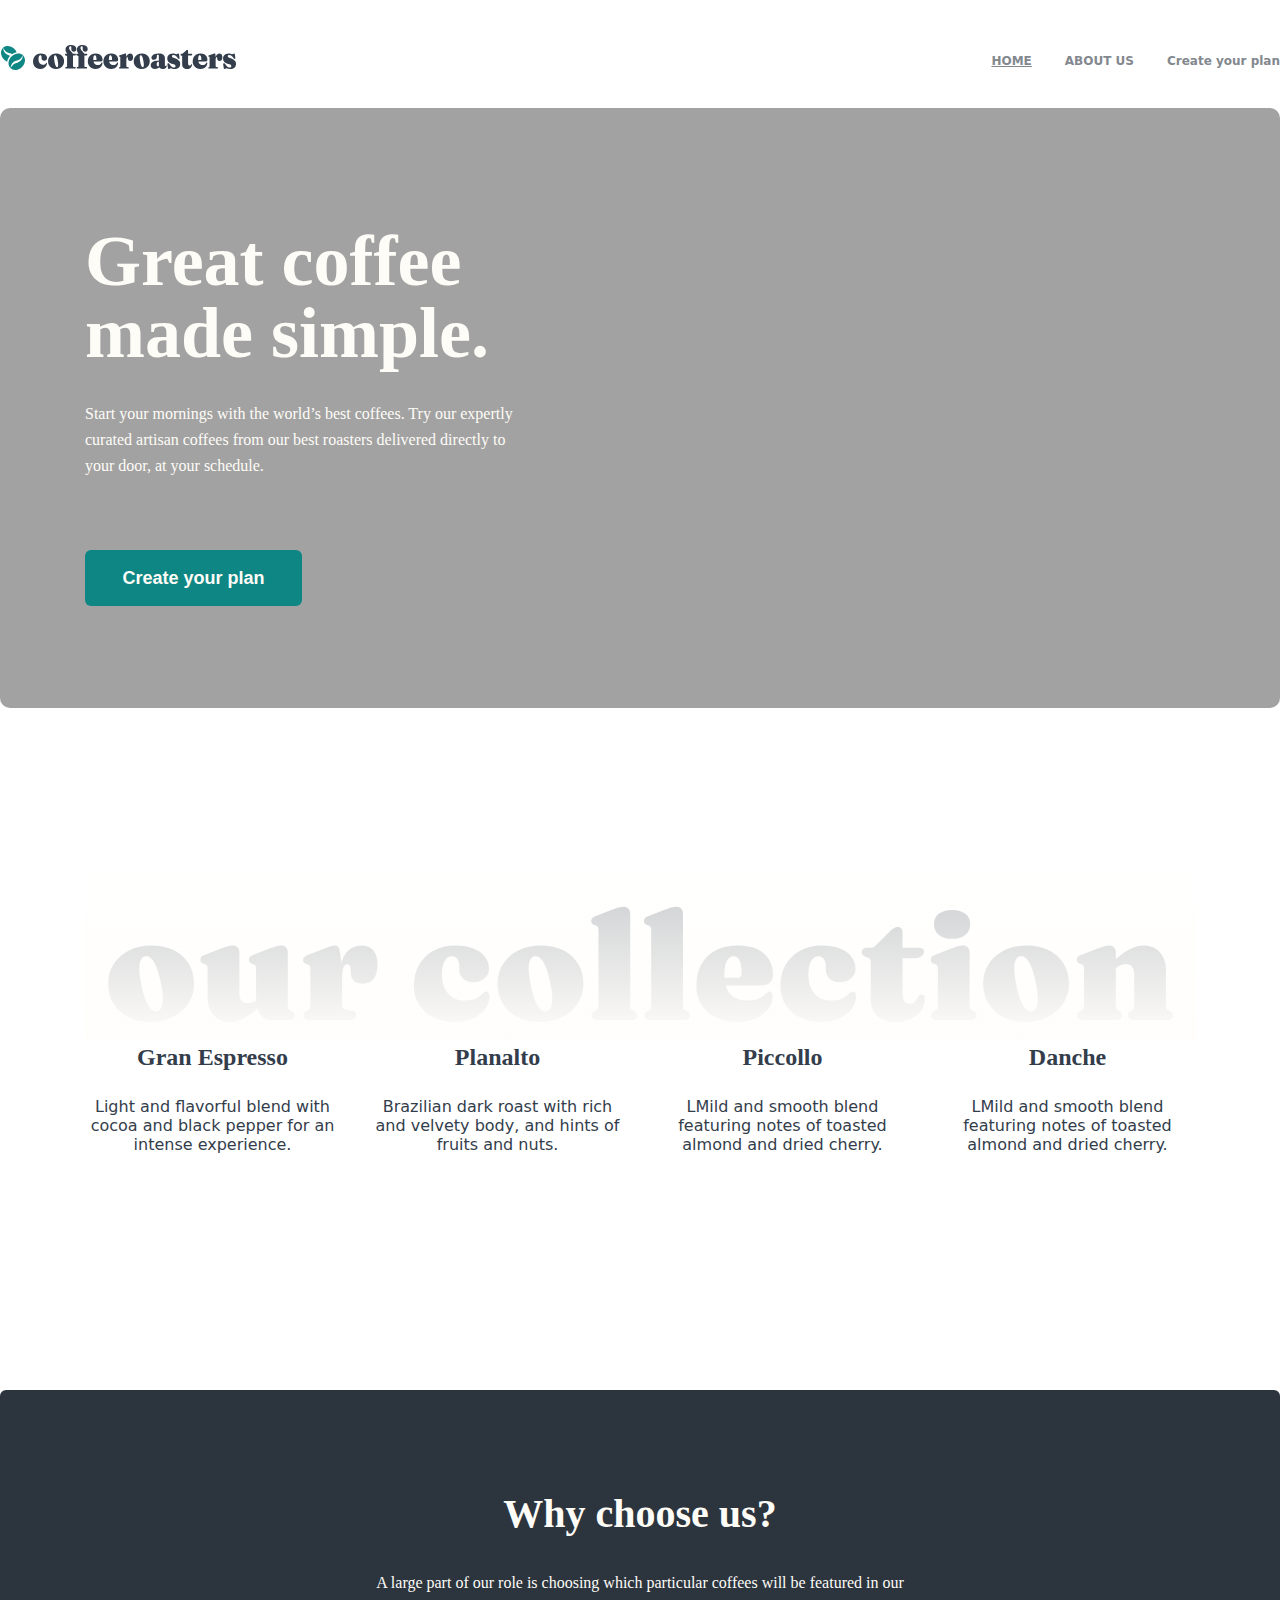
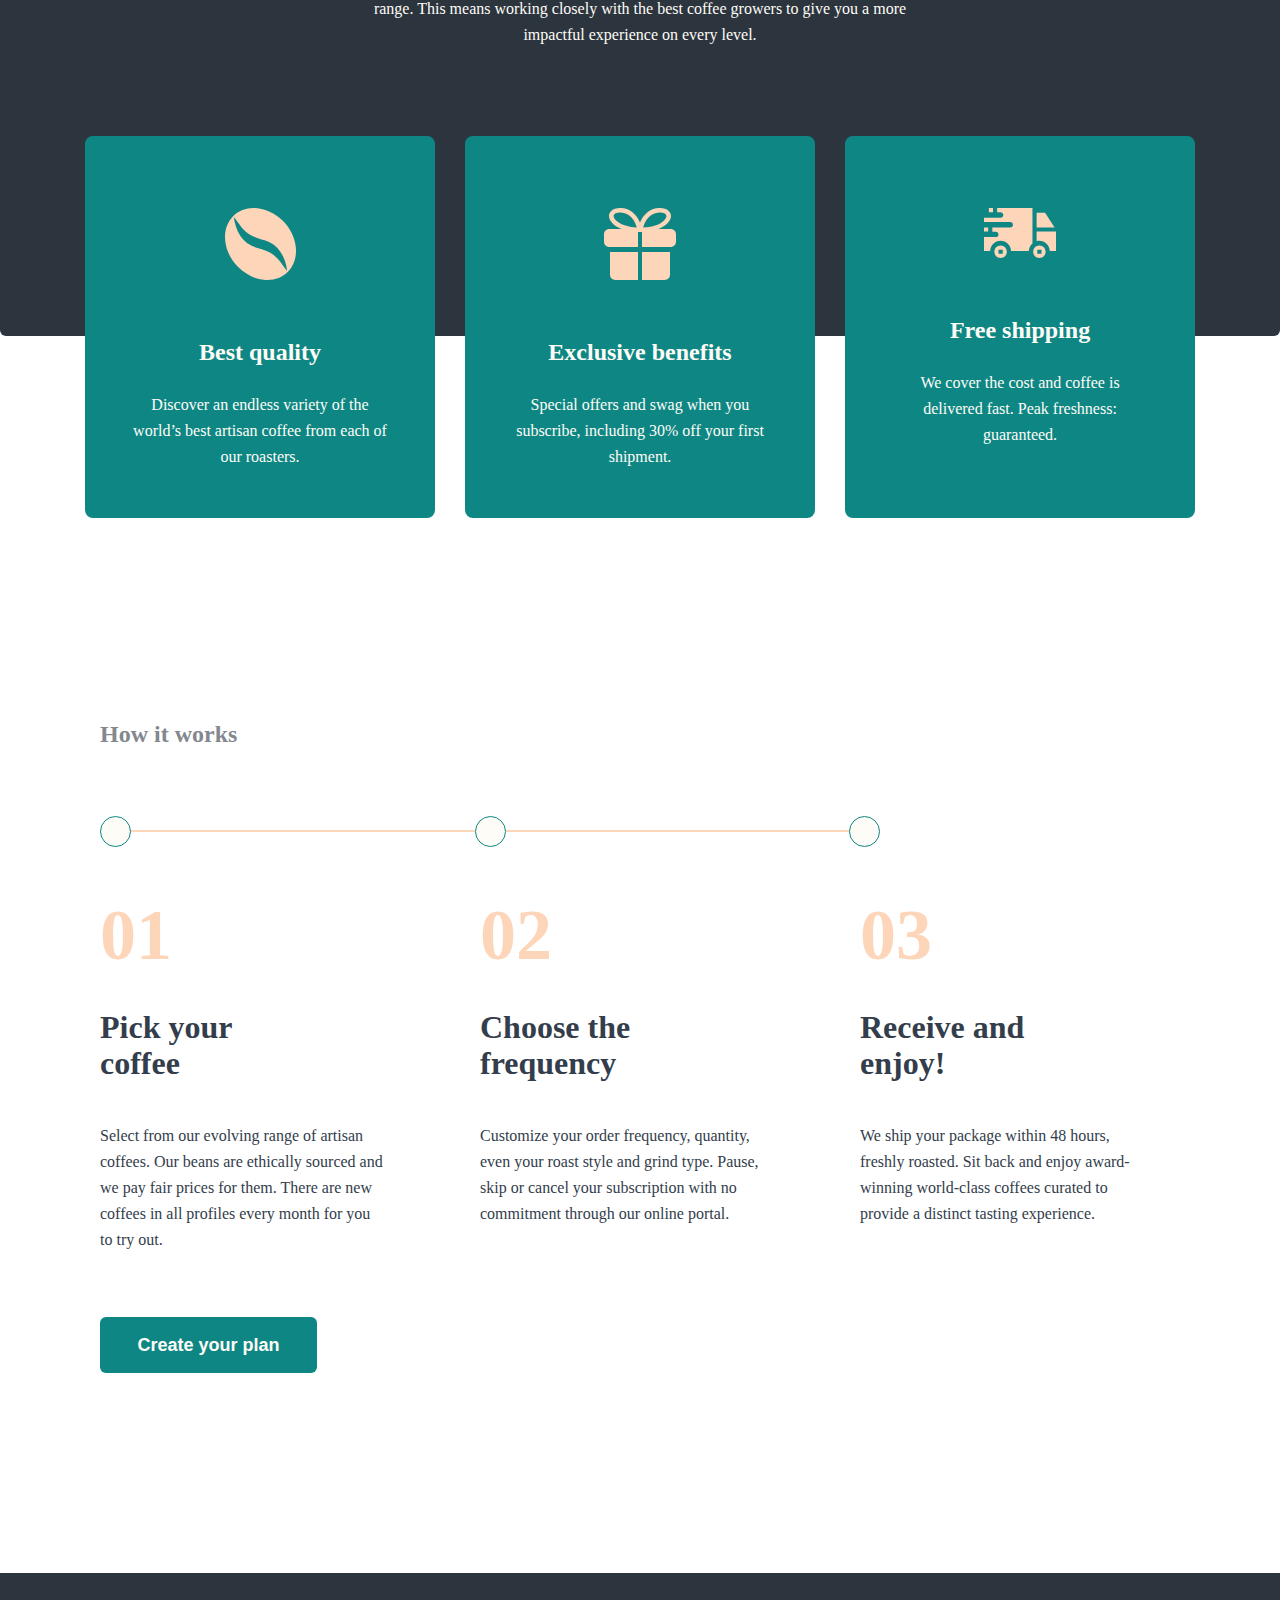
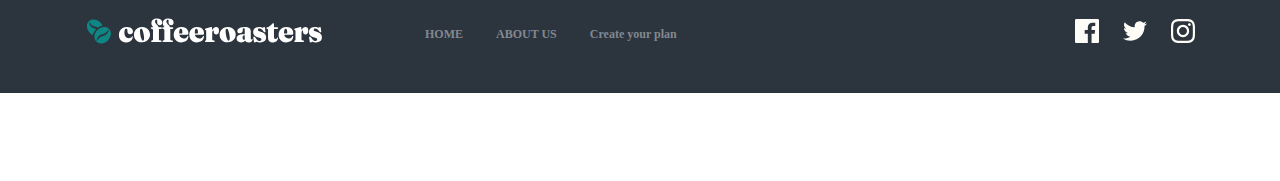
==== index.html @ 13b47167 "cofe-full" ====
<!DOCTYPE html>
<html lang="en">
  <head>
    <meta charset="UTF-8" />
    <meta http-equiv="X-UA-Compatible" content="IE=edge" />
    <meta name="viewport" content="width=device-width, initial-scale=1.0" />
    <title>Document</title>
    <link rel="stylesheet" href="1-page/css/style.css" />
  </head>
  <body>
    <header class="header">
      <div class="container">
        <div class="header-section">
          <a href="#" class="href-logo"
            ><img class="header-logo-img" src="1-page/img/logo.svg" alt=""
          /></a>

          <nav class="nav-bar">
            <ul class="nav-ul">
              <li class="nav-ul-li"><a href="#" class="li-href under">HOME</a></li>
              <li class="nav-ul-li">
                <a href="second.html" class="li-href">ABOUT US</a>
              </li>
              <li class="nav-ul-li">
                <a href="third.html" class="li-href">Create your plan</a>
              </li>
            </ul>
          </nav>
        </div>
        <section class="section">
          <div class="hero-section">
            <h1 class="hero-title">Great coffee made simple.</h1>
            <p class="hero-text">
              Start your mornings with the world’s best coffees. Try our
              expertly curated artisan coffees from our best roasters delivered
              directly to your door, at your schedule.
            </p>
            <a href="#" class="hero-href"
              ><button class="hero-button">Create your plan</button></a
            >
          </div>
        </section>
      </div>
    </header>

    <main class="main">
        <section class="section">
      <div class="container">



        <div class="services">
          <div class="services-abs"></div>
          <div class="services-cards">
            <div class="services-card">
              <img src="1-page/img/tovar-1.svg" alt="" class="card-img" />
              <h2 class="services-title">Gran Espresso</h2>
              <p class="services-text">
                Light and flavorful blend with cocoa and black pepper for an
                intense experience.
              </p>
            </div>
            <div class="services-card">
              <img src="1-page/img/tovar-2.svg" alt="" class="card-img" />
              <h2 class="services-title">Planalto</h2>
              <p class="services-text">
                Brazilian dark roast with rich and velvety body, and hints of
                fruits and nuts.
              </p>
            </div>
            <div class="services-card">
              <img src="1-page/img/tovar-3.svg" alt="" class="card-img" />
              <h2 class="services-title">Piccollo</h2>
              <p class="services-text">
                LMild and smooth blend featuring notes of toasted almond and
                dried cherry.
              </p>
            </div>
            <div class="services-card">
              <img src="1-page/img/tovar-4.svg" alt="" class="card-img" />
              <h2 class="services-title">Danche</h2>
              <p class="services-text">
                LMild and smooth blend featuring notes of toasted almond and
                dried cherry.
              </p>
            </div>
          </div>
        </div>
      </div>
    </section>

    <section class="section">
        <div class="container">
            <div class="about">
                <div class="about-dark">
                    <h2 class="dark-title">Why choose us?</h2>
                    <p class="dark-text">A large part of our role is choosing which particular coffees will be featured 
                        in our range. This means working closely with the best coffee growers to give 
                        you a more impactful experience on every level.</p>
                </div>
                <div class="about-cards">
                    <div class="about-card">
                        <img src="1-page/img/aboutcard.svg" alt="" class="about-card-img">
                        <h3 class="about-card-title">Best quality</h3>
                        <p class="about-card-text">Discover an endless variety of the world’s best artisan coffee from each of our roasters.</p>
                    </div>
                    <div class="about-card">
                        <img src="1-page/img/aboutcard1.svg" alt="" class="about-card-img">
                        <h3 class="about-card-title">Exclusive benefits</h3>
                        <p class="about-card-text">Special offers and swag when you subscribe, including 30% off your first shipment.</p>
                    </div>
                    <div class="about-card">
                        <img src="1-page/img/aboutcard3.svg" alt="" class="about-card-img">
                        <h3 class="about-card-title">Free shipping</h3>
                        <p class="about-card-text">We cover the cost and coffee is delivered fast. Peak freshness: guaranteed.</p>
                    </div>
                </div>
            </div>
        </div>
    </section>

<section class="section">
    <div class="container">
        <div class="info-section">
            <h3 class="info-section-title">How it works</h3>

            <div class="info-line">
              <div class="line"></div>
              <div class="line"></div>
              <div class="line"></div>

            </div>

            <div class="info-cards">
              <div class="info-card">
                <h2 class="info-number">01</h2>
                <h3 class="info-card-title">
                  Pick your <br>
coffee
                </h3>
                <p class="info-card-text">Select from our evolving range of artisan coffees. Our beans are ethically sourced and we pay fair prices for them. There are new coffees in all profiles every month for you to try out.</p>
                <a href="#" class="info-href"><button class="info-button">Create your plan</button></a>
              </div>
              <div class="info-card">
                <h2 class="info-number">02</h2>
                <h3 class="info-card-title">
                  Choose the frequency
                </h3>
                <p class="info-card-text">Customize your order frequency, quantity, even your roast style and grind type. Pause, skip or cancel your subscription with no commitment through our online portal.</p>
              </div>
              <div class="info-card">
                <h2 class="info-number">03</h2>
                <h3 class="info-card-title">
                  Receive and enjoy!
                </h3>
                <p class="info-card-text">We ship your package within 48 hours, freshly roasted. Sit back and enjoy award-winning world-class coffees curated to provide a distinct tasting experience.</p>
              </div>
            </div>
        </div>
    </div>
</section>

    </main>


    <footer class="footer">
      <div class="container">
        <div class="footer-section">
          <div class="logo-footer">
<a href="#" class="footer-href"><img src="1-page/img/footer-logo.svg" alt="" class="footer-logo"></a>
<nav class="nav-footer">
  <ul class="footer-ul">
    <li class="footer-ul-li">
      <a href="#" class="footer-ul-li-href">HOME</a>
    </li>
    <li class="footer-ul-li">
      <a href="#" class="footer-ul-li-href">ABOUT US</a>
    </li>
    <li class="footer-ul-li">
      <a href="#" class="footer-ul-li-href">Create your plan</a>
    </li>
  </ul>
</nav>
          </div>
          <div class="footer-icons">
            <a href="#" class="icons-href"><img src="1-page/img/facebook.svg" alt="" class="icons-img"></a>
            <a href="#" class="icons-href"><img src="1-page/img/twit.svg" alt="" class="icons-img"></a>
            <a href="#" class="icons-href"><img src="1-page/img/intsa.svg" alt="" class="icons-img"></a>

          </div>
        </div>
      </div>
    </footer>
  </body>
</html>
---- 1-page/css/style.css ----
* {
  margin: 0;
  padding: 0;
  box-sizing: border-box;
}
a {
  text-decoration: none;
}
.container {
  width: 1280px;
  margin: 0px auto;
}
.header-section {
  display: flex;
  justify-content: space-between;
  align-items: center;
  margin-top: 44px;
}
.nav-ul {
  display: flex;
  align-items: center;
  justify-content: center;
  gap: 33px;
}
.nav-ul-li {
  list-style: none;
}
.li-href {
  font-size: 12px;
  line-height: 15px;
  color: #83888f;
  font-style: bold;
  font-weight: 700;
  font-family: system-ui, -apple-system, BlinkMacSystemFont, "Segoe UI", Roboto,
    Oxygen, Ubuntu, Cantarell, "Open Sans", "Helvetica Neue", sans-serif;
}
.hero-section {
  width: 1280px;
  height: 600px;
  background-color: #a2a2a2;
  margin-top: 33px;
  border-radius: 10px;
  padding-top: 117px;
  padding-left: 85px;
  -webkit-border-radius: 10px;
  -moz-border-radius: 10px;
  -ms-border-radius: 10px;
  -o-border-radius: 10px;
}
.hero-title {
  color: #fefcf7;
  font-size: 72px;
  font-weight: 900;
  width: 493px;
  font-family: fraunces;
  line-height: 72px;
  font-style: black;
  text-align: left;
}
.hero-text {
  line-height: 26px;
  font-size: 16px;
  width: 445px;
  color: #fefcf7;
  font-weight: 400;
  font-family: Barlow;
  font-style: Regular;
  margin-top: 32px;
}
.hero-button {
  margin-top: 71px;
  width: 217px;
  height: 56px;
  border-radius: 6px;
  -webkit-border-radius: 6px;
  -moz-border-radius: 6px;
  -ms-border-radius: 6px;
  -o-border-radius: 6px;
  background-color: #0e8784;
  border: none;
  color: #fefcf7;
  font-weight: 900;
  font-size: 18px;
  line-height: 25px;
  text-align: center;
}
.services {
  display: flex;
  flex-direction: column;
  justify-content: center;
  align-items: center;
}
/* .services-img{
    position: absolute;
    margin-top: 336px;
} */
.services-abs {
  background-image: url(./img/our-c.svg);
  margin-top: 136px;

  width: 1111px;
  height: 196px;
}
.services-cards {
  width: 1111px;
  display: flex;
  align-items: center;
  justify-content: center;
  margin-top: -70px;
  gap: 30px;
}
.services-card {
  width: 255px;
  display: flex;
  flex-direction: column;
  align-items: center;
  justify-content: center;
}
.services-title {
  margin-top: 71px;
  color: #333d4b;
  font-size: 24px;
  font-weight: 900;
  line-height: 32px;
}
.services-text {
  margin-top: 24px;
  text-align: center;
  font-size: 16px;
  font-weight: 400;
  color: #333d4b;
  font-family: system-ui, -apple-system, BlinkMacSystemFont, "Segoe UI", Roboto,
    Oxygen, Ubuntu, Cantarell, "Open Sans", "Helvetica Neue", sans-serif;
  font-style: regular;
  width: 255px;
}
.about {
  width: 1280px;
  height: 728px;
display: flex;
flex-direction: column;
justify-content: center;
  margin-top:236px;
}
.about-dark {
  height: 577px;
  width: 1280px;
  border-radius: 6px;
  display: flex;
  flex-direction: column;
  align-items: center;
  justify-content: flex-start;
  -webkit-border-radius: 6px;
  -moz-border-radius: 6px;
  -ms-border-radius: 6px;
  -o-border-radius: 6px;
  background-color: #2c343e;
  padding-top: 100px;
}
.dark-title {
  text-align: center;
  font-size: 40px;
  font-weight: 900;
  color: #fefcf7;
  line-height: 48px;
}
.dark-text {
  text-align: center;
  margin-top: 32px;
  width: 540px;
  font-size: 16px;
  line-height: 26px;
  color: #fefcf7;
  font-weight: 400;
}
.about-card{
    width: 350px;
    height: 382px;
    background-color: #0E8784;
    margin-top: -200px;
    border-radius: 8px;
    padding-top: 72px;
    display: flex;
    flex-direction: column;
    justify-content: flex-start;
    align-items: center;

    -webkit-border-radius: 8px;
    -moz-border-radius: 8px;
    -ms-border-radius: 8px;
    -o-border-radius: 8px;
}
.about-cards{
    display: flex;
    align-items: center;
    justify-content: center;
    gap: 30px;
}
.about-card-title{
    font-weight: 900;
    font-size: 24px;
    line-height: 32px;
    color: #fefcf7;
    margin-top: 56px;
}
.about-card-text{
    width: 255px;
    color: #fefcf7;
    font-weight: 400;
    font-size: 16px;
    line-height: 26px;
    text-align: center;
    margin-top: 24px;
}
.info-section{
margin-top: 200px;
}
.info-section-title{
font-size: 24px;
font-weight: 900;
line-height: 32px;
color: #83888F;
padding-left: 100px;
}
.info-line{
width: 780px;
height: 2px;
background-color: #FDD6BA;
display: flex;
align-items: center;
justify-content: space-between;
margin-top: 80px;
margin-left: 100px;
}
.line{
   width: 31px;
    height: 31px;
    border: 1px solid #0E8784;
     border-radius:100% ;
   -webkit-border-radius:100% ;
    -moz-border-radius:100% ;
   background-color: #fefcf7;
   -ms-border-radius:100% ; -o-border-radius:100% ;

}
.info-cards{
  margin-top: 67px;
  display: flex;
  align-items: flex-start;
  justify-content: flex-start;
  padding-left: 100px;
  gap: 95px;
}
.info-card{
  width: 285px;

}
.info-number{
  color: #FDD6BA;
  font-size: 72px;
  font-weight: 900;
  line-height: 72px;

}
.info-card-title{
  margin-top: 38px;
  font-size: 32px;
  width: 255px;
  line-height: 36px;
  color: #333D4B;
    font-weight: 900;
}
.info-card-text{
font-size: 16px;
font-weight: 400;
line-height: 26px;
color: #333D4B;
margin-top: 42px ;
text-align: left;
}
.info-button{
  margin-top: 64px;
  width: 217px;
  height: 56px;
  background-color:  #0e8784;
  border-radius: 6px;
  font-size: 18px;
  font-weight: 900;
  color: #FEFCF7;
  -webkit-border-radius: 6px;
  -moz-border-radius: 6px;
  -ms-border-radius: 6px;
  -o-border-radius: 6px;
  border: none;
}
.footer-section{
  margin-top: 200px;
  margin-bottom: 88px;
  width: 1280px;
  height: 120px;
  background-color: #2C343E;
  padding-left: 86px;
  padding-right: 85px;
  display: flex;
  align-items: center;
  justify-content: space-between;
}
.logo-footer{
  display: flex;
  align-items: center;
  gap: 103px;
}
.footer-ul{
  display: flex;
  align-items: center;
  gap: 33px;
}
.footer-ul-li{
  list-style: none;
}
.footer-ul-li-href{
  font-weight: 700;
  font-size: 12px;
  color: #83888F;
}
.footer-icons{
  display: flex;
  align-items: center;
  gap: 24px;
}
.under{
  text-decoration: underline;
}
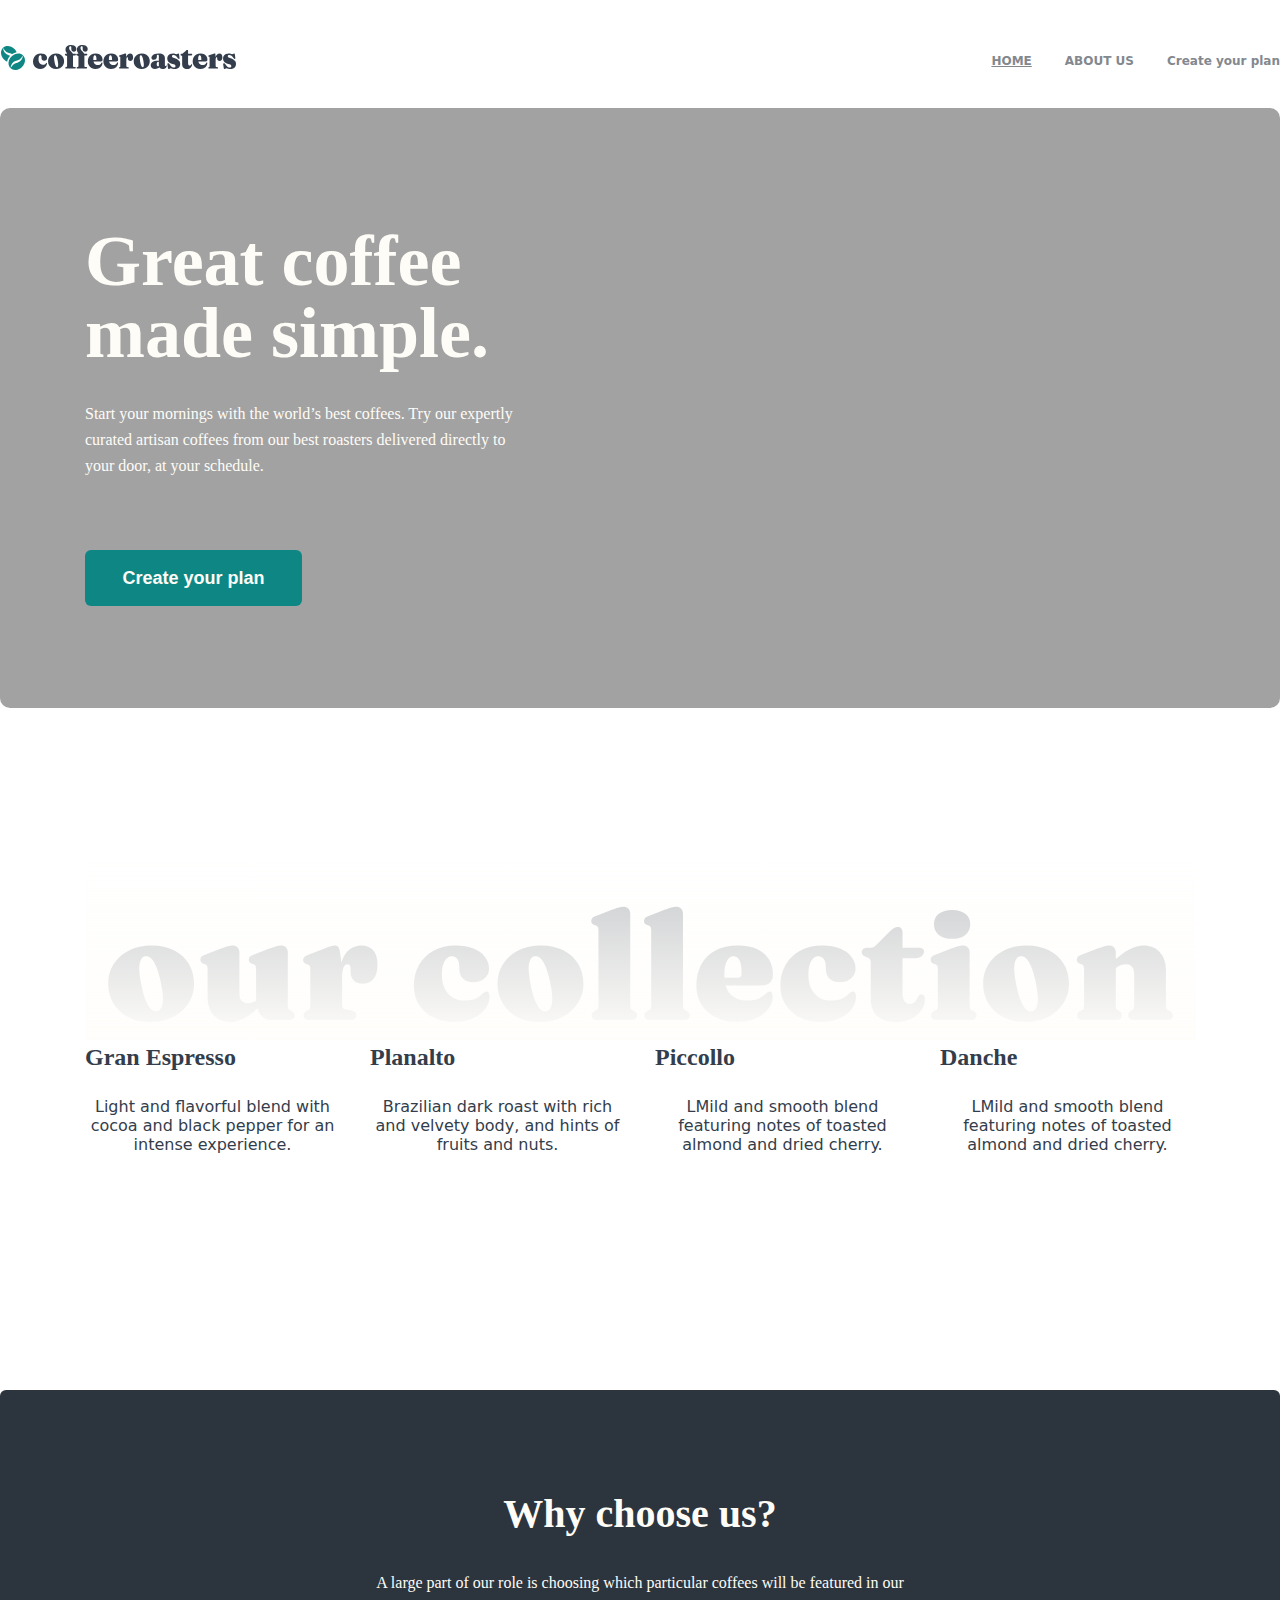
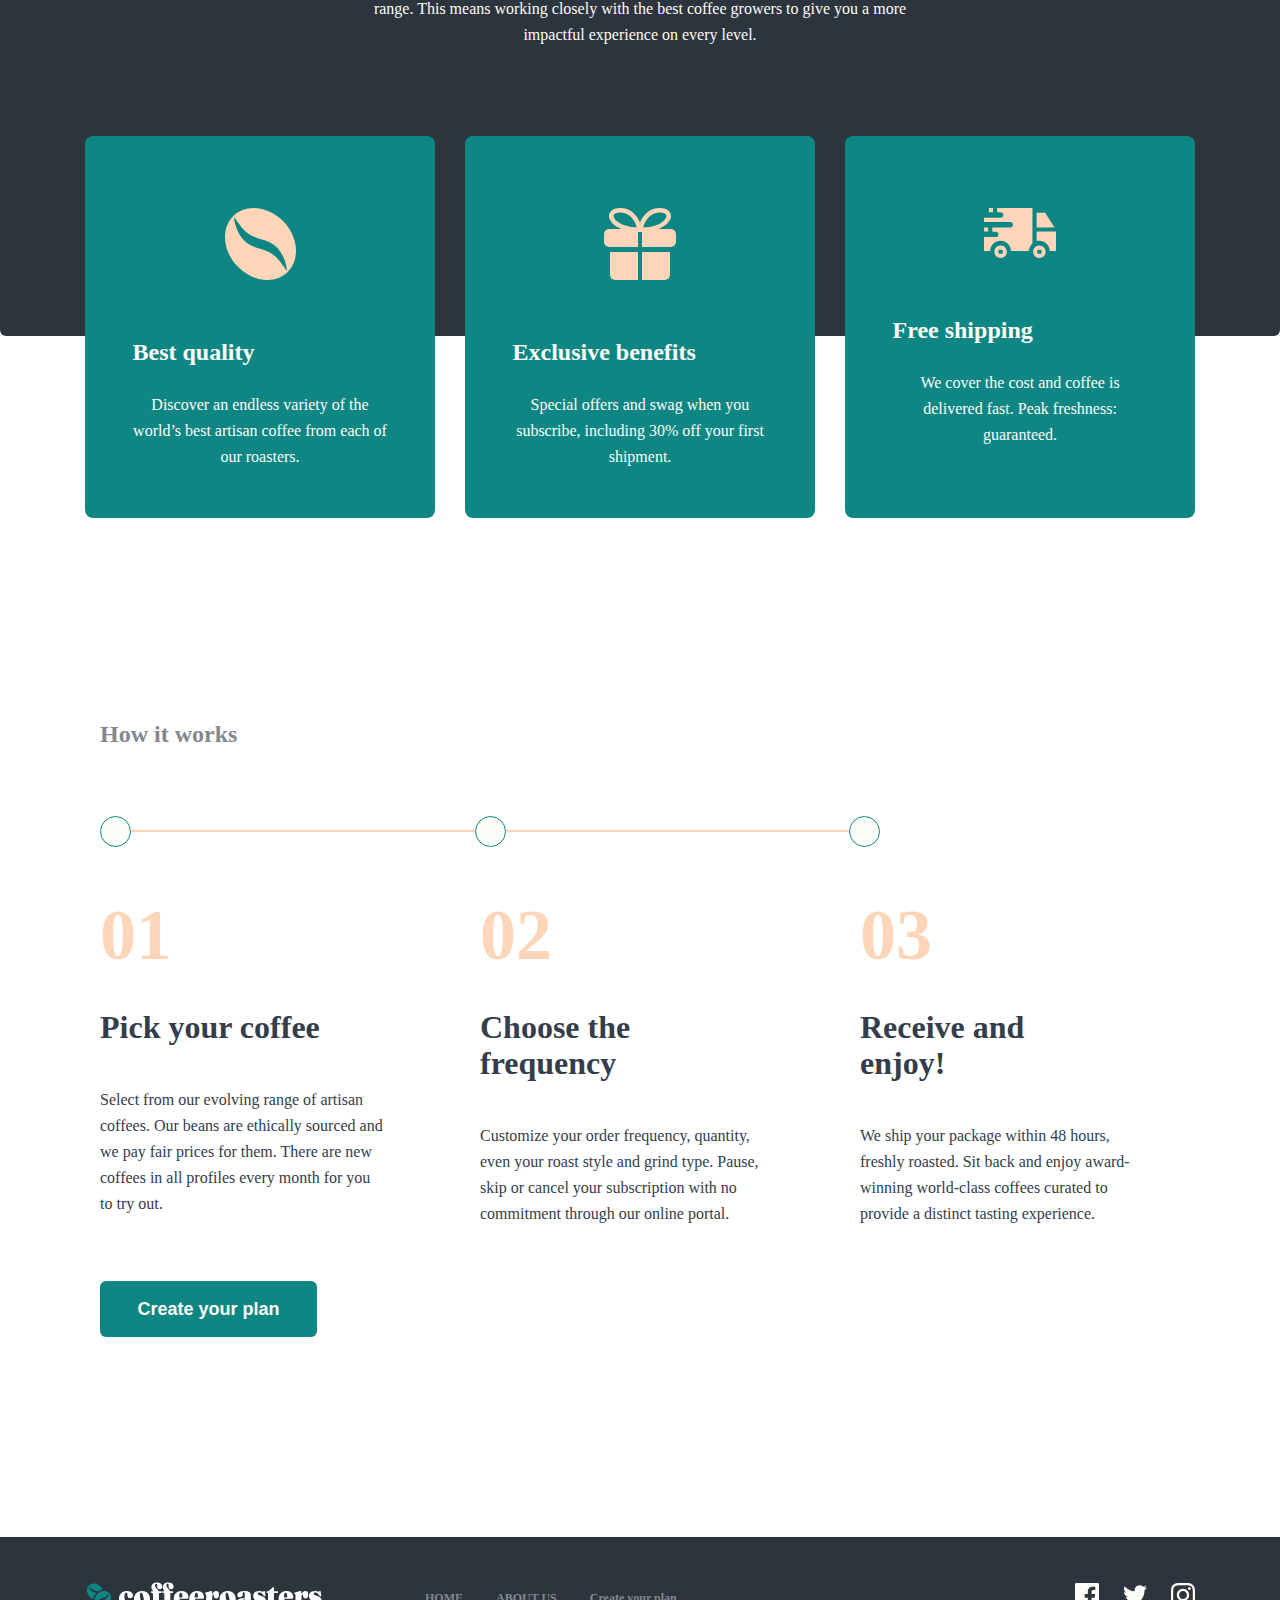
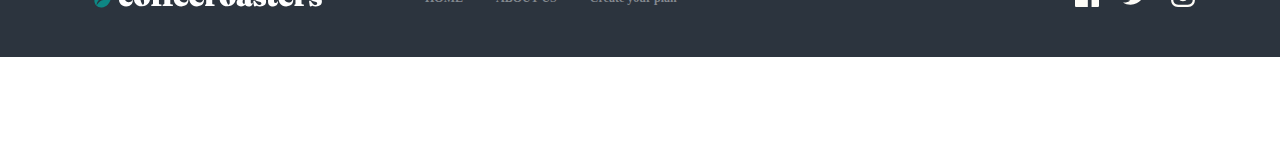
==== commit f0046878: "Cofee-full-res" ====
--- a/index.html
+++ b/index.html
@@ -11,10 +11,11 @@
     <header class="header">
       <div class="container">
         <div class="header-section">
+          <div class="logooo">
           <a href="#" class="href-logo"
             ><img class="header-logo-img" src="1-page/img/logo.svg" alt=""
           /></a>
-
+        </div>
           <nav class="nav-bar">
             <ul class="nav-ul">
               <li class="nav-ul-li"><a href="#" class="li-href under">HOME</a></li>
@@ -54,35 +55,44 @@
           <div class="services-cards">
             <div class="services-card">
               <img src="1-page/img/tovar-1.svg" alt="" class="card-img" />
+              <div class="long">
               <h2 class="services-title">Gran Espresso</h2>
               <p class="services-text">
                 Light and flavorful blend with cocoa and black pepper for an
                 intense experience.
               </p>
             </div>
+            </div>
             <div class="services-card">
               <img src="1-page/img/tovar-2.svg" alt="" class="card-img" />
+              <div class="long">
               <h2 class="services-title">Planalto</h2>
               <p class="services-text">
+                
                 Brazilian dark roast with rich and velvety body, and hints of
                 fruits and nuts.
               </p>
             </div>
+            </div>
             <div class="services-card">
               <img src="1-page/img/tovar-3.svg" alt="" class="card-img" />
+              <div class="long">
               <h2 class="services-title">Piccollo</h2>
               <p class="services-text">
                 LMild and smooth blend featuring notes of toasted almond and
                 dried cherry.
               </p>
             </div>
+            </div>
             <div class="services-card">
               <img src="1-page/img/tovar-4.svg" alt="" class="card-img" />
+              <div class="long">
               <h2 class="services-title">Danche</h2>
               <p class="services-text">
                 LMild and smooth blend featuring notes of toasted almond and
                 dried cherry.
               </p>
+            </div>
             </div>
           </div>
         </div>
@@ -101,18 +111,26 @@
                 <div class="about-cards">
                     <div class="about-card">
                         <img src="1-page/img/aboutcard.svg" alt="" class="about-card-img">
+                        <div class="longm">
                         <h3 class="about-card-title">Best quality</h3>
                         <p class="about-card-text">Discover an endless variety of the world’s best artisan coffee from each of our roasters.</p>
+                      </div>
                     </div>
                     <div class="about-card">
                         <img src="1-page/img/aboutcard1.svg" alt="" class="about-card-img">
+                        <div class="longm">
+
+                       
                         <h3 class="about-card-title">Exclusive benefits</h3>
                         <p class="about-card-text">Special offers and swag when you subscribe, including 30% off your first shipment.</p>
+                      </div>
                     </div>
                     <div class="about-card">
                         <img src="1-page/img/aboutcard3.svg" alt="" class="about-card-img">
+                        <div class="longm">
                         <h3 class="about-card-title">Free shipping</h3>
                         <p class="about-card-text">We cover the cost and coffee is delivered fast. Peak freshness: guaranteed.</p>
+                      </div>
                     </div>
                 </div>
             </div>
@@ -135,7 +153,7 @@
               <div class="info-card">
                 <h2 class="info-number">01</h2>
                 <h3 class="info-card-title">
-                  Pick your <br>
+                  Pick your 
 coffee
                 </h3>
                 <p class="info-card-text">Select from our evolving range of artisan coffees. Our beans are ethically sourced and we pay fair prices for them. There are new coffees in all profiles every month for you to try out.</p>
--- a/1-page/css/style.css
+++ b/1-page/css/style.css
@@ -330,4 +330,815 @@
 }
 .under{
   text-decoration: underline;
-}+}
+
+
+
+
+
+@media only screen and (max-width: 768px)
+
+
+ {
+  .container{
+    width: 768px;
+    margin: 0px auto;
+
+  }
+  
+  .header-section {
+    display: flex;
+    justify-content: space-between;
+    align-items: center;
+    margin-top: 44px;
+    padding-left: 44px;
+    padding-right: 41px;
+
+  }
+  .nav-ul {
+    display: flex;
+    align-items: center;
+    justify-content: center;
+    gap: 32px;
+  }
+  .nav-ul-li {
+    list-style: none;
+  }
+  .li-href {
+    font-size: 12px;
+    line-height: 15px;
+    color: #83888f;
+    font-style: bold;
+    font-weight: 700;
+    font-family: system-ui, -apple-system, BlinkMacSystemFont, "Segoe UI", Roboto,
+      Oxygen, Ubuntu, Cantarell, "Open Sans", "Helvetica Neue", sans-serif;
+  }
+  .hero-section {
+  width: 689px;
+    height: 600px;
+  background-image: url(img/hs.svg);
+  background-size: cover;
+  background-repeat: no-repeat;
+margin: 33px auto;    border-radius: 10px;
+    padding-top: 117px;
+    padding-left: 85px;
+    -webkit-border-radius: 10px;
+    -moz-border-radius: 10px;
+    -ms-border-radius: 10px;
+    -o-border-radius: 10px;
+  }
+  .hero-title {
+    color: #fefcf7;
+    font-size: 72px;
+    font-weight: 900;
+    width: 493px;
+    font-family: fraunces;
+    line-height: 72px;
+    font-style: black;
+    text-align: left;
+  }
+  .hero-text {
+    line-height: 26px;
+    font-size: 16px;
+    width: 445px;
+    color: #fefcf7;
+    font-weight: 400;
+    font-family: Barlow;
+    font-style: Regular;
+    margin-top: 32px;
+  }
+  .hero-button {
+    margin-top: 71px;
+    width: 217px;
+    height: 56px;
+    border-radius: 6px;
+    -webkit-border-radius: 6px;
+    -moz-border-radius: 6px;
+    -ms-border-radius: 6px;
+    -o-border-radius: 6px;
+    background-color: #0e8784;
+    border: none;
+    color: #fefcf7;
+    font-weight: 900;
+    font-size: 18px;
+    line-height: 25px;
+    text-align: center;
+  }
+  .services {
+    display: flex;
+    flex-direction: column;
+    justify-content: center;
+    align-items: center;
+
+  }
+  /* .services-img{
+      position: absolute;
+      margin-top: 336px;
+  } */
+  .services-abs {
+    background-image: url(img/ourr.svg);
+    background-repeat: no-repeat;
+    background-size: cover;
+    margin-top: 136px;
+  
+    width: 689px;
+    height: 118px;
+  }
+  .services-cards {
+    width: 689px;
+    display: flex;
+    flex-direction: column;
+    align-items: center;
+    justify-content: flex-start;
+    margin-top: -30px;
+    gap: 47px;
+   
+  }
+  .services-card {
+    display: flex;
+    align-items: flex-start;
+    justify-content: center;
+    flex-direction: row;
+    gap: 36px;
+  }
+  .long{
+    display: flex;
+    flex-direction: column;
+    margin-top: -50px;
+   
+  }
+  .services-title {
+
+    color: #333d4b;
+    font-size: 24px;
+    font-weight: 900;
+ 
+  }
+  .services-text {
+   
+
+    font-size: 15px;
+    font-weight: 400;
+    color: #333d4b;
+    font-family: system-ui, -apple-system, BlinkMacSystemFont, "Segoe UI", Roboto,
+      Oxygen, Ubuntu, Cantarell, "Open Sans", "Helvetica Neue", sans-serif;
+    font-style: regular;
+    width: 282px;
+    text-align: justify;
+    height: 50px;
+  }
+  .about {
+    width: 688px;
+
+    margin: 236px auto;
+  }
+  .about-dark {
+    width: 688px;
+    height: 573px;
+    border-radius: 6px;
+    -webkit-border-radius: 6px;
+    -moz-border-radius: 6px;
+    -ms-border-radius: 6px;
+    -o-border-radius: 6px;
+    background-color: #2c343e;
+    padding-top: 71px;
+  }
+  .dark-title {
+    text-align: center;
+    font-size: 32px;
+    font-weight: 900;
+    color: #fefcf7;
+  
+  }
+  .dark-text {
+    text-align: center;
+    margin-top: 32px;
+    width: 540px;
+    font-size: 15px;
+    line-height: 26px;
+    color: #fefcf7;
+    font-weight: 400;
+  }
+  .about-card:nth-child(1){
+    margin-top: -400px;
+  }
+  .about-card:nth-child(2){
+    margin-top: 0px;
+  }
+  .about-card:nth-child(3){
+    margin-top: 395px;
+  }
+  .about-card{
+    position: absolute;
+ width: 573px;
+ height: 180px;
+      background-color: #0E8784;
+   padding-left: 70px;
+   display: flex;
+   align-items: flex-start;
+   justify-content: center;
+      border-radius: 8px;
+    flex-direction: row;
+  padding-top: 40px;
+      -webkit-border-radius: 8px;
+      -moz-border-radius: 8px;
+      -ms-border-radius: 8px;
+      -o-border-radius: 8px;
+  }
+  .about-cards{
+    position: relative;
+    
+display: flex;
+flex-direction: column; 
+align-items: center;    
+      gap: 24px;
+     
+  }
+  .longm{
+    display: flex;
+    flex-direction: column;
+    margin-left: 56px;
+    margin-top: -70px;
+
+  }
+  .about-card-title{
+      font-weight: 900;
+      font-size: 24px;
+      color: #fefcf7;
+  }
+  .about-card-text{
+      color: #fefcf7;
+      font-weight: 400;
+      text-align: justify;
+      width: 300px;
+      font-size: 16px;
+      line-height: 26px;
+ 
+  }
+  .info-section{
+  margin-top: 340px;
+  }
+  .info-section-title{
+  font-size: 24px;
+  font-weight: 900;
+  line-height: 32px;
+  color: #83888F;
+  padding-left: 39px;
+  }
+  .info-line{
+  width: 467px;
+  height: 2px;
+  background-color: #FDD6BA;
+  display: flex;
+  align-items: center;
+  justify-content: space-between;
+  margin-top: 80px;
+  margin-left: 39px;
+  }
+  .line{
+     width: 31px;
+      height: 31px;
+      border: 1px solid #0E8784;
+       border-radius:100% ;
+     -webkit-border-radius:100% ;
+      -moz-border-radius:100% ;
+     background-color: #fefcf7;
+     -ms-border-radius:100% ; -o-border-radius:100% ;
+  
+  }
+  .info-cards{
+    margin-top: 62px;
+    display: flex;
+    align-items: flex-start;
+    justify-content: flex-start;
+    padding-left: 39px;
+    gap: 10px;
+  }
+  .info-card{
+    width: 285px;
+  
+  }
+  .info-number{
+    color: #FDD6BA;
+    font-size: 72px;
+    font-weight: 900;
+    line-height: 72px;
+  
+  }
+  .info-card-title{
+    margin-top: 38px;
+    font-size: 28px;
+    width: 223px;
+    line-height: 36px;
+    color: #333D4B;
+      font-weight: 900;
+  }
+  .info-card-text{
+  font-size: 16px;
+  font-weight: 400;
+  line-height: 26px;
+  color: #333D4B;
+  margin-top: 38px ;
+  text-align: left;
+  }
+  .info-button{
+    margin-top: 64px;
+    width: 217px;
+    height: 56px;
+    background-color:  #0e8784;
+    border-radius: 6px;
+    font-size: 18px;
+    font-weight: 900;
+    color: #FEFCF7;
+    -webkit-border-radius: 6px;
+    -moz-border-radius: 6px;
+    -ms-border-radius: 6px;
+    -o-border-radius: 6px;
+    border: none;
+  }
+  .footer-section{
+    margin-top: 144px;
+    margin: 144px auto;
+    margin-bottom: 88px;
+    width: 688px;
+    height: 270px;
+    background-color: #2C343E;
+    padding-left: 86px;
+    padding-right: 85px;
+    padding-bottom: 54px;
+    display: flex;
+    align-items: center;
+
+    flex-direction: column;
+  }
+  .logo-footer{
+    display: flex;
+    align-items: center;
+    flex-direction: column;
+    padding-top: 54px;
+    gap: 103px;
+  }
+  .footer-ul{
+    margin-top: -60px;
+    display: flex;
+    align-items: center;
+    gap: 33px;
+  }
+  .footer-ul-li{
+    list-style: none;
+  }
+  .footer-ul-li-href{
+    font-weight: 700;
+    font-size: 12px;
+    color: #83888F;
+  }
+  .footer-icons{
+    display: flex;
+    align-items: center;
+    gap: 24px;
+  }
+  .under{
+    text-decoration: underline;
+  }
+}
+
+
+
+
+
+
+
+
+
+
+
+
+
+
+
+
+
+
+
+
+
+@media only screen and (max-width: 375px)
+
+
+ {
+  .container{
+    width: 327px;
+    margin: 0px auto;
+
+  }
+  
+  .header-section {
+     width: 327px;
+     padding-top: -32px;
+     padding-left: 24px;
+     padding-right: 24px;
+
+    display: flex;
+    align-items: center;
+    justify-content: space-between;
+
+  }
+  .logooo{
+    background-image: url(img/res1.svg);
+    background-size: cover;
+    width: 163px;
+    height: 18px;
+    background-repeat: no-repeat;
+  }
+  .header-logo-img{
+
+    display: none;
+  }
+  .nav-ul {
+    width: 16px;
+    height: 15px;
+   background-image: url(img/res2.svg);
+  }
+  .nav-ul-li {
+    list-style: none;
+    display: none;
+  }
+  .li-href {
+    font-size: 12px;
+    line-height: 15px;
+    color: #83888f;
+    font-style: bold;
+    font-weight: 700;
+    font-family: system-ui, -apple-system, BlinkMacSystemFont, "Segoe UI", Roboto,
+      Oxygen, Ubuntu, Cantarell, "Open Sans", "Helvetica Neue", sans-serif;
+  }
+
+
+  .hero-section {
+  width: 327px;
+    height: 500px;
+  background-image: url(img/res3.svg);
+  background-size: cover;
+  background-repeat: no-repeat;
+margin: 33px auto;    border-radius: 10px;
+    padding-top: 100px;
+    padding-left: 24px;
+    padding-right: 24px;
+    -webkit-border-radius: 10px;
+    -moz-border-radius: 10px;
+    -ms-border-radius: 10px;
+    display: flex;
+    align-items: center;
+    justify-content: center;
+    flex-direction: column;
+    -o-border-radius: 10px;
+  }
+  .hero-title {
+    color: #fefcf7;
+    font-size: 40px;
+    font-weight: 900;
+margin-top: -100px;
+    font-family: fraunces;
+    font-style: black;
+    width: 279px;
+    text-align: center;
+  }
+  .hero-text {
+    line-height: 25px;
+    font-size: 15px;
+    text-align: center;
+    width: 279px;
+    color: #fefcf7;
+    font-weight: 400;
+    font-family: Barlow;
+    font-style: Regular;
+    margin-top: 10px;
+  }
+  .hero-button {
+  
+    width: 217px;
+    height: 56px;
+    border-radius: 6px;
+    -webkit-border-radius: 6px;
+    -moz-border-radius: 6px;
+    -ms-border-radius: 6px;
+    -o-border-radius: 6px;
+    background-color: #0e8784;
+    border: none;
+    color: #fefcf7;
+    font-weight: 900;
+    font-size: 18px;
+    line-height: 25px;
+    margin: 20px;
+    text-align: center;
+  }
+  .services {
+    display: flex;
+    flex-direction: column;
+    justify-content: center;
+    align-items: center;
+
+  }
+  /* .services-img{
+      position: absolute;
+      margin-top: 336px;
+  } */
+  .services-abs {
+    background-image: url(img/ourr.svg);
+    background-repeat: no-repeat;
+    background-size: cover;
+    margin-top: 120px;
+  
+    width: 327px;
+    height: 42px;
+  }
+  .services-cards {
+    width: 282px;
+    display: flex;
+    flex-direction: column;
+    align-items: center;
+    justify-content: flex-start;
+    margin-top: 30px;
+    gap: 47px;
+   
+  }
+  .services-card {
+    display: flex;
+    align-items: center;
+    justify-content: center;
+    flex-direction: column;
+    gap: 36px;
+  }
+  .long{
+    display: flex;
+    flex-direction: column;
+    align-items: center;
+    justify-content: center;
+    margin-top: -50px;
+   
+  }
+  .services-title {
+
+    color: #333d4b;
+    font-size: 24px;
+    font-weight: 900;
+ 
+  }
+  .services-text {
+   
+
+    font-size: 15px;
+    font-weight: 400;
+    color: #333d4b;
+    font-family: system-ui, -apple-system, BlinkMacSystemFont, "Segoe UI", Roboto,
+      Oxygen, Ubuntu, Cantarell, "Open Sans", "Helvetica Neue", sans-serif;
+    font-style: regular;
+    width: 282px;
+    text-align: center;
+    height: 50px;
+  }
+  .about {
+    width: 327px;
+
+    margin: 236px auto;
+  }
+  .about-dark {
+    width: 327px;
+    height: 902px;
+    border-radius: 6px;
+    -webkit-border-radius: 6px;
+    -moz-border-radius: 6px;
+    -ms-border-radius: 6px;
+    -o-border-radius: 6px;
+    background-color: #2c343e;
+    padding-top: 64px;
+  }
+  .dark-title {
+    text-align: center;
+    font-size: 28px;
+    font-weight: 900;
+    color: #fefcf7;
+  
+  }
+  .dark-text {
+    text-align: center;
+    margin-top: 24px;
+    width: 279px;
+    font-size: 15px;
+    line-height: 26px;
+    color: #fefcf7;
+    font-weight: 400;
+  }
+  .about-card:nth-child(1){
+    margin-top: -520px;
+  }
+  .about-card:nth-child(2){
+    margin-top: 290px;
+  }
+  .about-card:nth-child(3){
+    margin-top: 1085px;
+  }
+  .about-card{
+    position: absolute;
+ width: 279px;
+ height: 382px;
+      background-color: #0E8784;
+   display: flex;
+   align-items: center;
+   justify-content: center;
+      border-radius: 8px;
+    flex-direction: column;
+  padding-top: 0px;
+  padding-left:0px;
+  padding-right: 0;
+      -webkit-border-radius: 8px;
+      -moz-border-radius: 8px;
+      -ms-border-radius: 8px;
+      -o-border-radius: 8px;
+  }
+  .about-cards{
+    position: relative;
+    
+display: flex;
+flex-direction: column; 
+align-items: center;    
+      gap: 24px;
+     
+  }
+  
+  .longm{
+    text-align: center;
+    display: flex;
+    flex-direction: column;
+    margin-top: 0px;
+    margin-left: 0;
+    margin-right: 0px;
+   
+    
+
+  }
+  .about-card-title{
+      font-weight: 900;
+      font-size: 24px;
+      color: #fefcf7;
+      
+  }
+  .about-card-text{
+      color: #fefcf7;
+      font-weight: 400;
+      text-align: center;
+      width: 212px;
+      
+      font-size: 16px;
+      line-height: 26px;
+ 
+  }
+  .info-section{
+  margin-top: 840px;
+  }
+  .info-section-title{
+  font-size: 24px;
+  font-weight: 900;
+  color: #83888F;
+  padding-right: 24px;
+  padding-left: 24px;
+  text-align: center;
+  width: 327px;
+  height: 32px;
+  }
+  .info-line{
+  width: 467px;
+  height: 2px;
+  background-color: #FDD6BA;
+  display: flex;
+  display: none;
+  align-items: center;
+  justify-content: space-between;
+  margin-top: 80px;
+  margin-left: 39px;
+  }
+  .line{
+display: none;
+     width: 31px;
+      height: 31px;
+      border: 1px solid #0E8784;
+       border-radius:100% ;
+     -webkit-border-radius:100% ;
+      -moz-border-radius:100% ;
+     background-color: #fefcf7;
+     -ms-border-radius:100% ; -o-border-radius:100% ;
+  
+  }
+  .info-cards{
+    margin-top: 62px;
+    display: flex;
+    align-items: flex-start;
+    flex-direction: column;
+    justify-content: center;
+    gap: 10px;
+  }
+  .info-card{
+    width: 285px;
+  display: flex;
+align-items: center;
+flex-direction: column;
+margin-top: 56px;
+justify-content: center;
+  }
+  .info-number{
+    text-align: center;
+    color: #FDD6BA;
+    font-size: 72px;
+    font-weight: 900;
+    margin-right: 30px;
+    line-height: 72px;
+  
+  }
+  .info-card-title{
+    margin-left: 0px;
+    text-align: center;
+    margin-right: 0px;
+    margin-top: 38px;
+    font-size: 28px;
+    width: 327px;
+    color: #333D4B;
+      font-weight: 900;
+  }
+  .info-card-text{
+  font-size: 16px;
+  font-weight: 400;
+  line-height: 26px;
+  text-align: center;
+  color: #333D4B;
+  margin-top: 38px ;
+  width: 327px;
+  height: 100px;
+  margin-right: 24px;
+  }
+  .info-button{
+    margin: 800px auto;
+    position: absolute;
+    margin-top: 800px;
+    width: 217px;
+    left: 79px;
+    height: 56px;
+    background-color:  #0e8784;
+    border-radius: 6px;
+    font-size: 18px;
+    font-weight: 900;
+    color: #FEFCF7;
+    -webkit-border-radius: 6px;
+    -moz-border-radius: 6px;
+    -ms-border-radius: 6px;
+    -o-border-radius: 6px;
+    border: none;
+  }
+  .footer-section{
+    margin-top: 244px;
+    margin: 244px auto;
+    margin-bottom: 72px;
+    width: 327px;
+    height: 346px;
+    background-color: #2C343E;
+    padding-left: 86px;
+    padding-right: 85px;
+    padding-bottom: 54px;
+    display: flex;
+    align-items: center;
+
+    flex-direction: column;
+  }
+  .logo-footer{
+    display: flex;
+    align-items: center;
+    flex-direction: column;
+    padding-top: 54px;
+    gap: 103px;
+  }
+  .footer-ul{
+    margin-top: -60px;
+    display: flex;
+    align-items: center;
+    gap: 33px;
+    flex-direction: column;
+  }
+  .footer-ul-li{
+    list-style: none;
+  }
+  .footer-ul-li-href{
+    font-weight: 700;
+    font-size: 12px;
+    color: #83888F;
+  }
+  .footer-icons{
+    margin-top: 40px;
+    display: flex;
+    align-items: center;
+    gap: 24px;
+  }
+  .under{
+    text-decoration: underline;
+  }
+
+
+ }